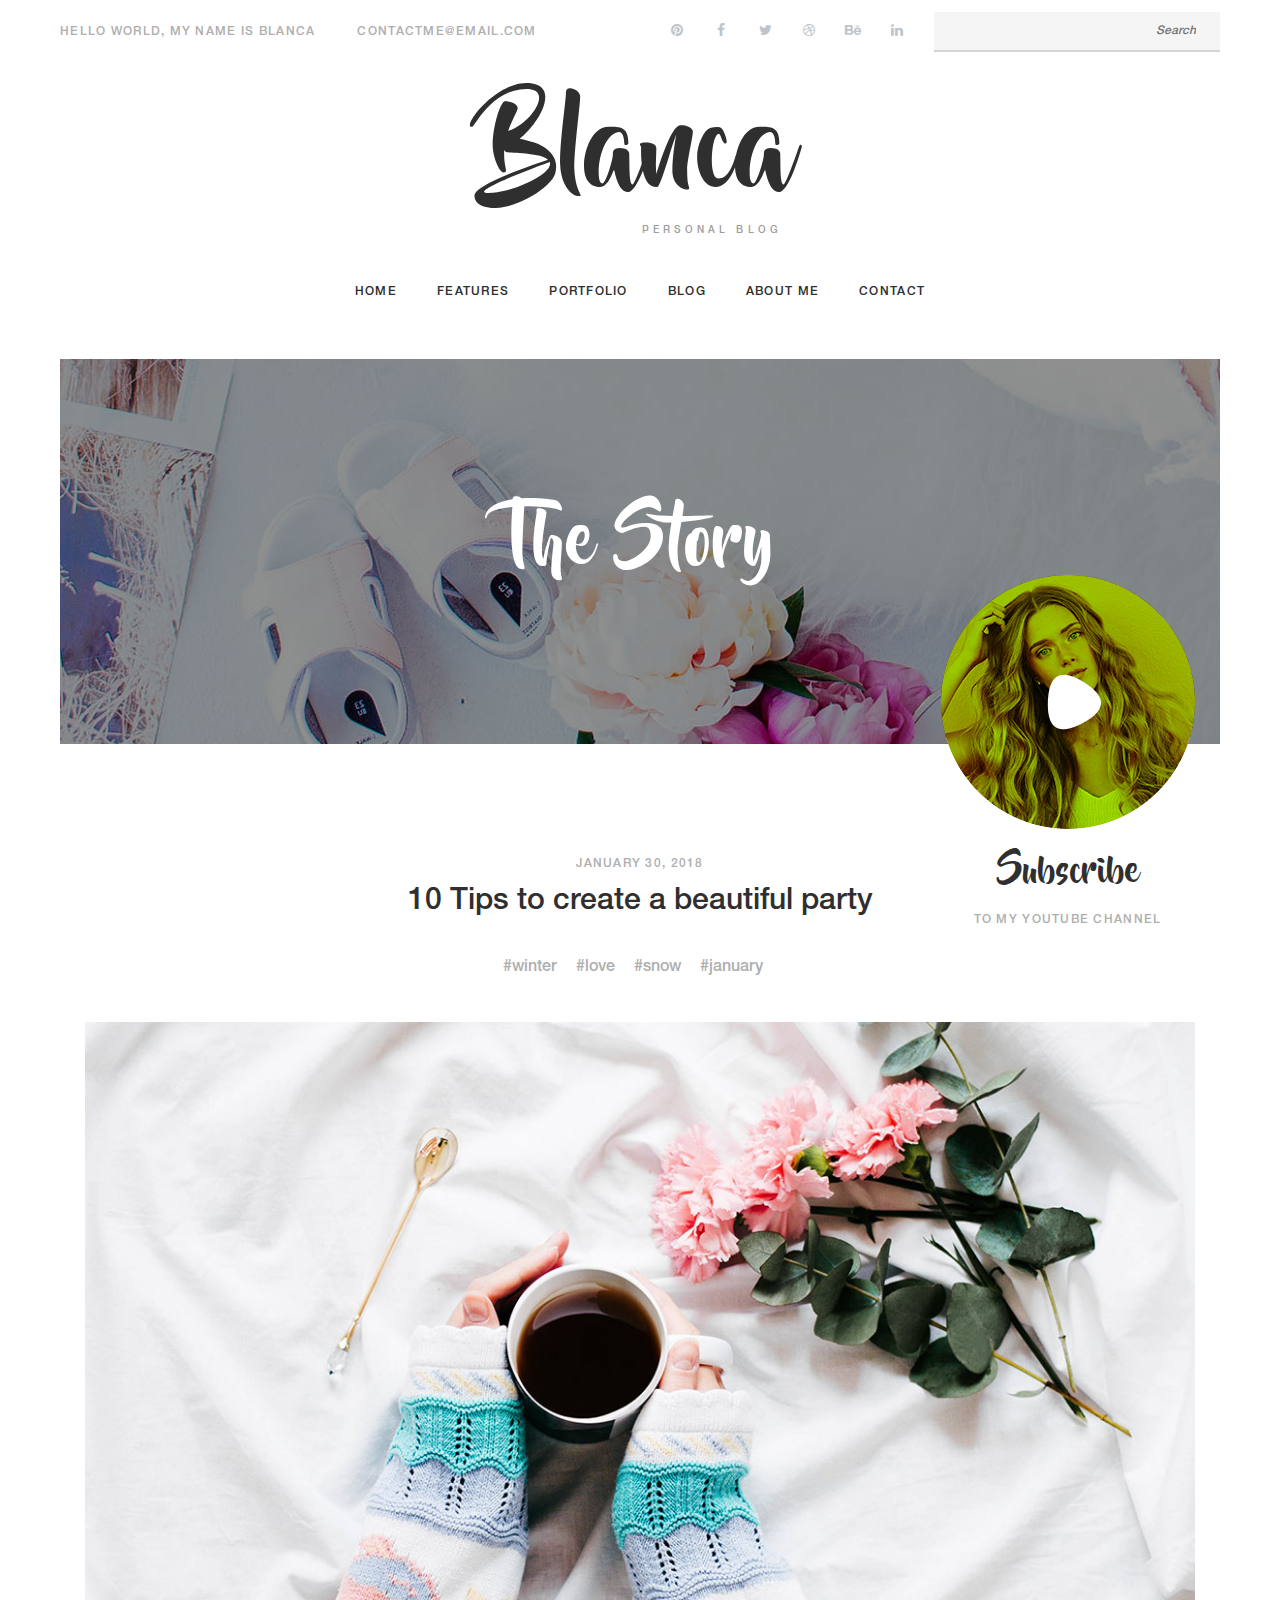
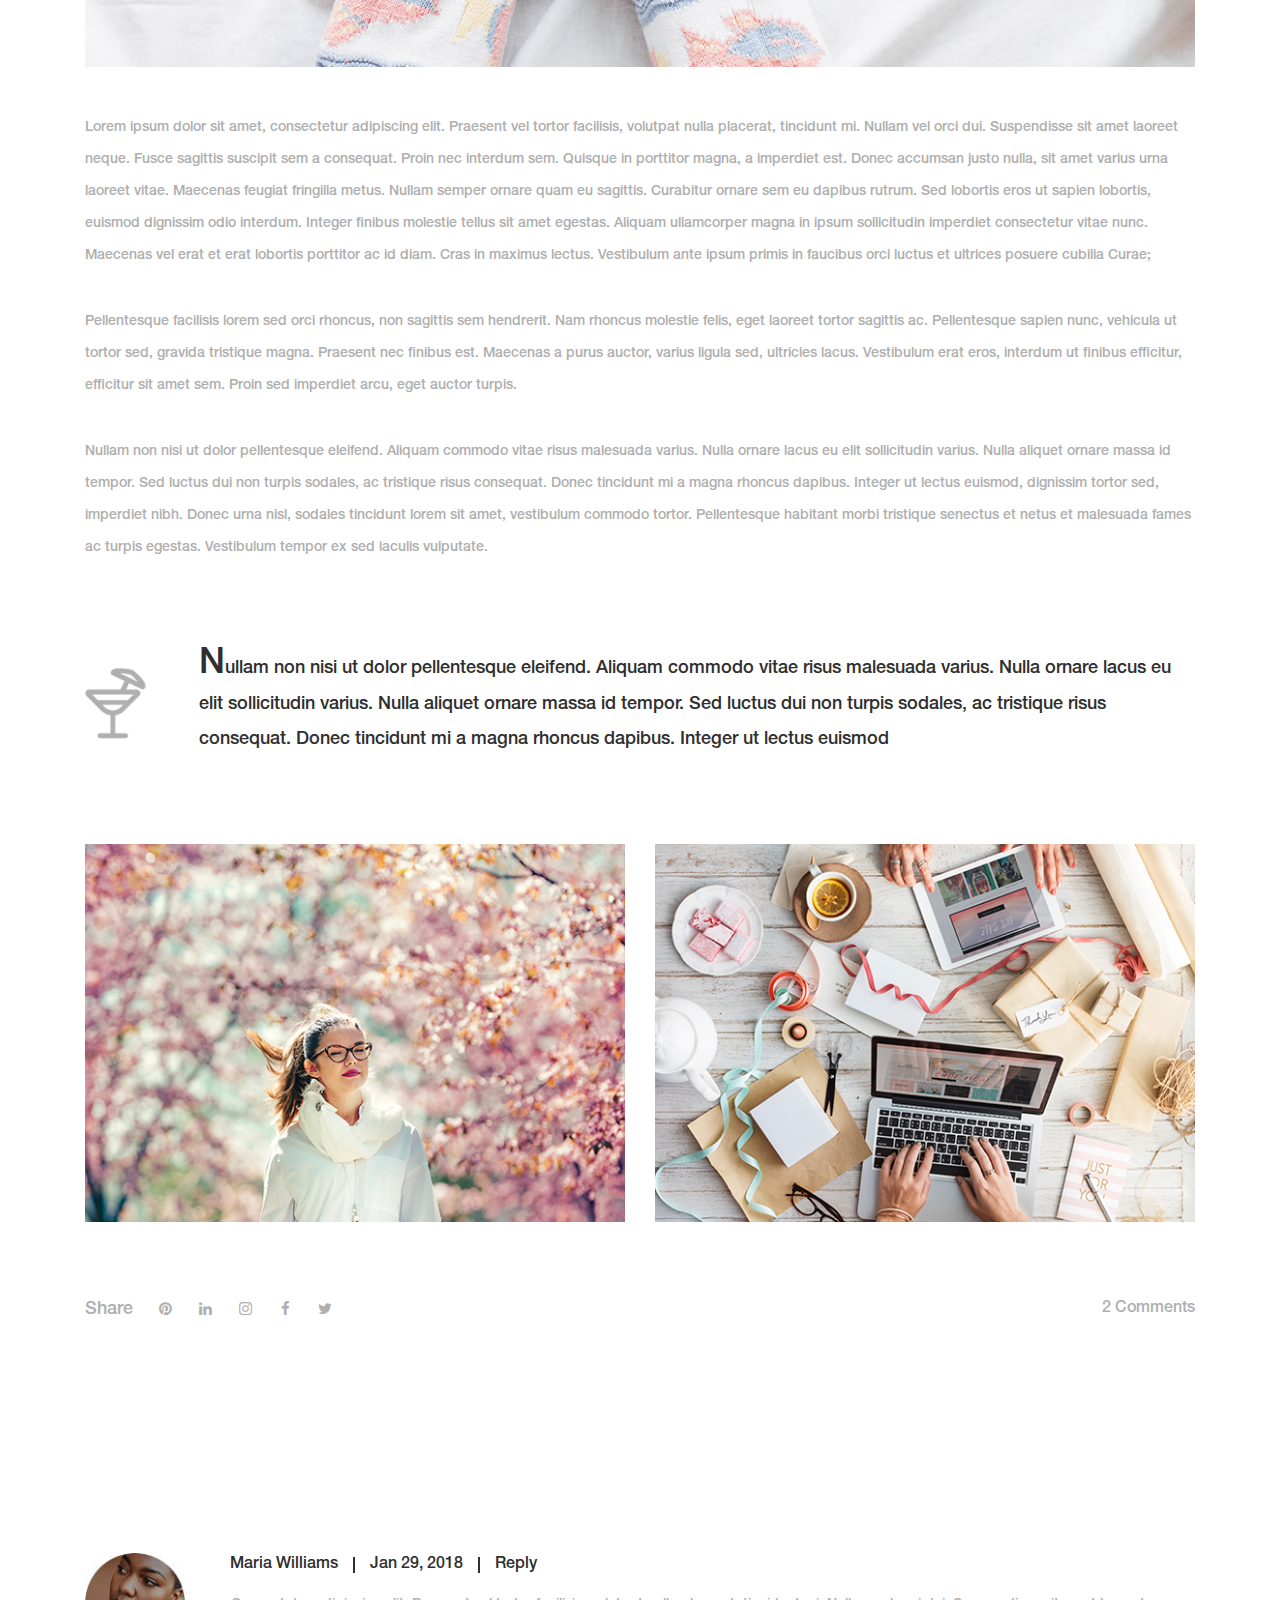
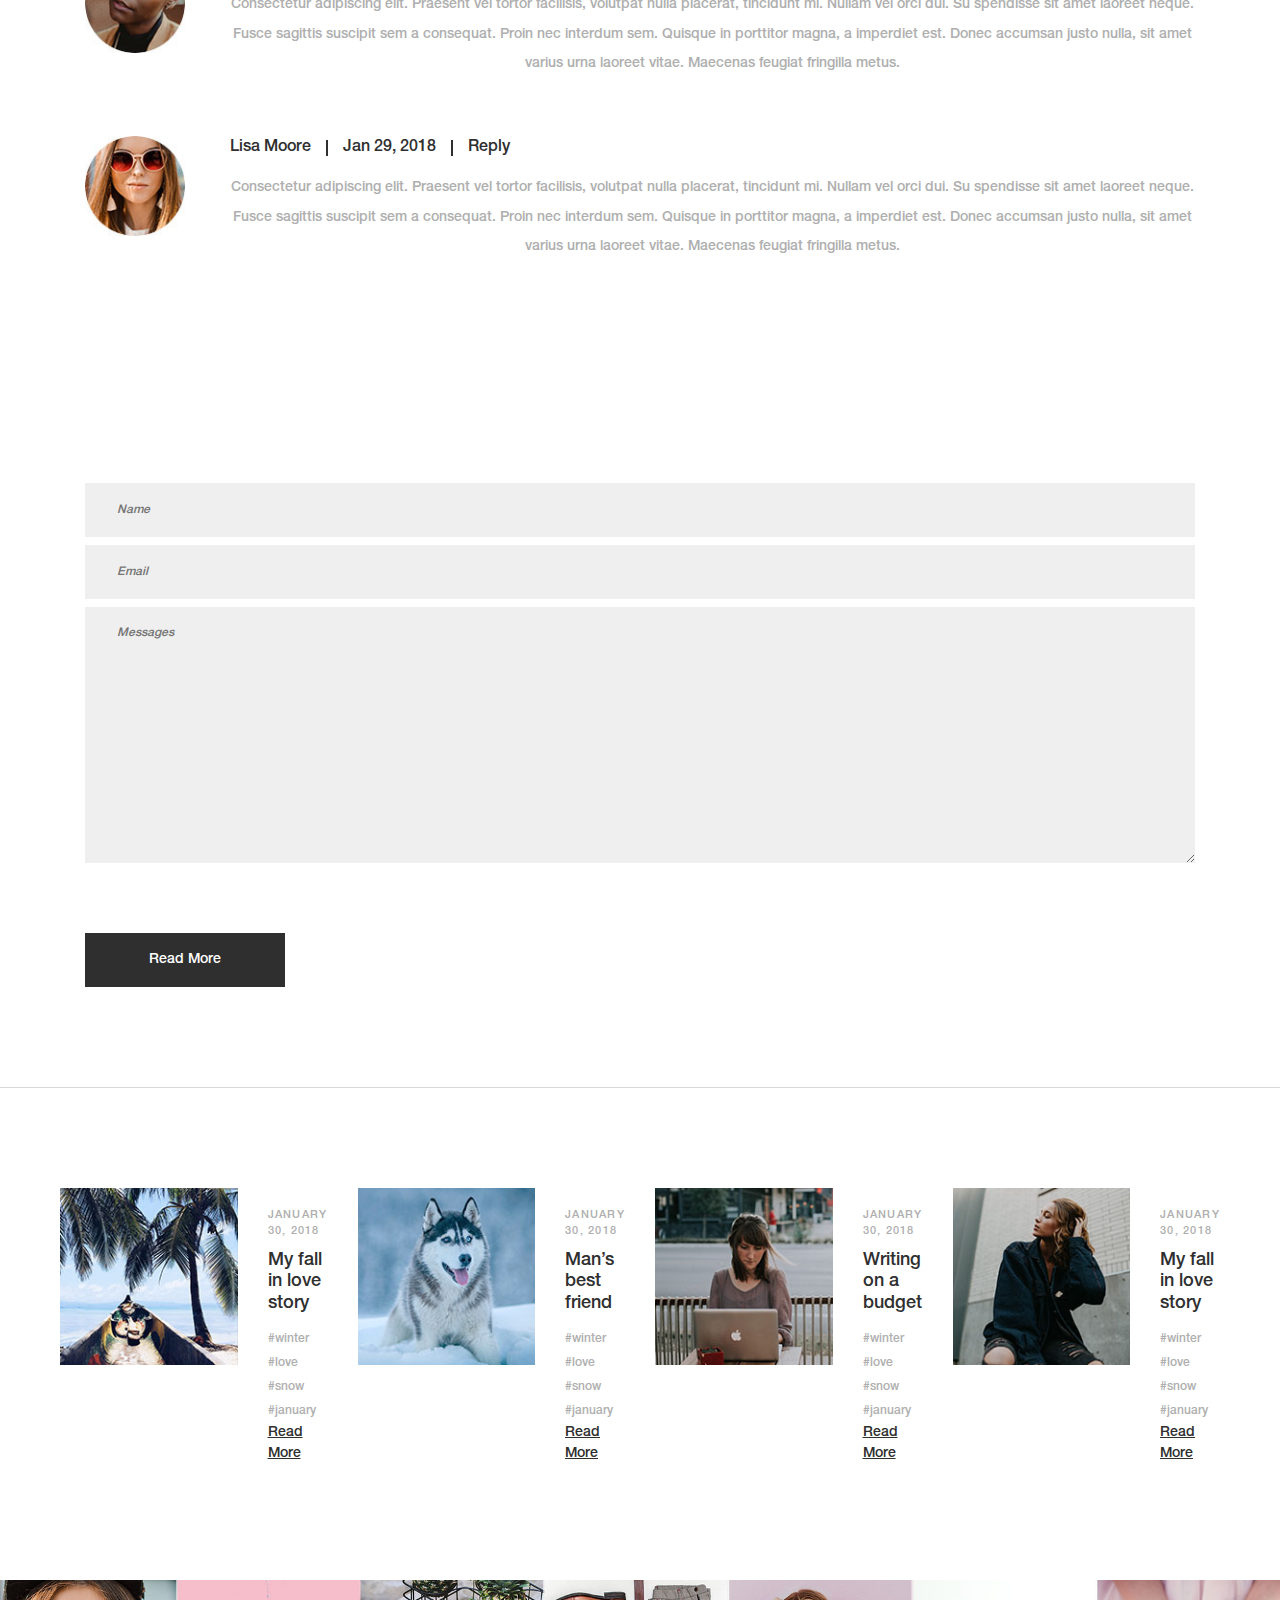
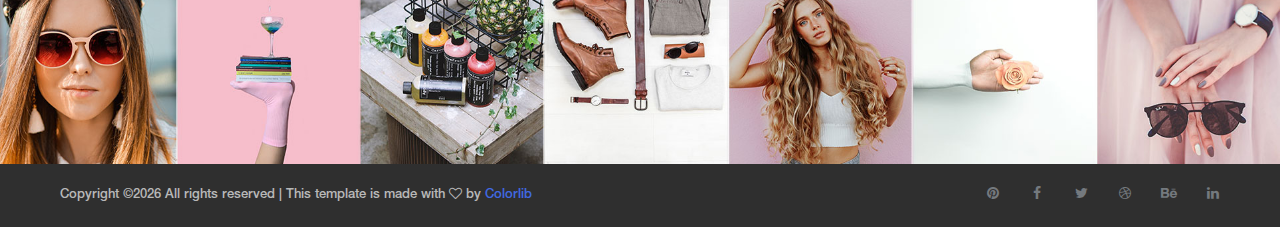
==== blog.html @ 4815ad69 "css added" ====
<!DOCTYPE html>
<html lang="en">
<head>
    <title>Hello World</title>

    <!-- Required meta tags -->
    <meta charset="utf-8">
    <meta name="viewport" content="width=device-width, initial-scale=1, shrink-to-fit=no">

    <!-- Bootstrap CSS -->
    <link rel="stylesheet" href="css/bootstrap.min.css">

    <!-- FontAwesome CSS -->
    <link rel="stylesheet" href="css/font-awesome.min.css">

    <!-- Swiper CSS -->
    <link rel="stylesheet" href="css/swiper.min.css">

    <!-- Styles -->
    <link rel="stylesheet" href="style.css">
</head>
<body>
<div class="outer-container">
    <header class="site-header">
        <div class="top-header-bar">
            <div class="container-fluid">
                <div class="row">
                    <div class="col-lg-6 flex align-items-center">
                        <div class="header-bar-text d-none d-lg-block">
                            <p>Hello world, My name is Blanca</p>
                        </div><!-- .header-bar-text -->

                        <div class="header-bar-email d-none d-lg-block">
                            <a href="#">Contactme@email.com</a>
                        </div><!-- .header-bar-email -->
                    </div><!-- .col -->

                    <div class="col-12 col-lg-6 flex justify-content-between justify-content-lg-end align-items-center">
                        <div class="header-bar-social d-none d-md-block">
                            <ul class="flex align-items-center">
                                <li><a href="#"><i class="fa fa-pinterest"></i></a></li>
                                <li><a href="#"><i class="fa fa-facebook"></i></a></li>
                                <li><a href="#"><i class="fa fa-twitter"></i></a></li>
                                <li><a href="#"><i class="fa fa-dribbble"></i></a></li>
                                <li><a href="#"><i class="fa fa-behance"></i></a></li>
                                <li><a href="#"><i class="fa fa-linkedin"></i></a></li>
                            </ul>
                        </div><!-- .header-bar-social -->

                        <div class="header-bar-search d-none d-md-block">
                            <form>
                                <input type="search" placeholder="Search">
                            </form>
                        </div><!-- .header-bar-search -->
                    </div><!-- .col -->
                </div><!-- .row -->
            </div><!-- .container-fluid -->
        </div><!-- .top-header-bar -->

        <div class="container">
            <div class="row">
                <div class="col-12">
                    <div class="site-branding flex flex-column align-items-center">
                        <h1 class="site-title"><a href="index.html" rel="home">Blanca</a></h1>
                        <p class="site-description">Personal Blog</p>
                    </div><!-- .site-branding -->

                    <nav class="site-navigation">
                        <div class="hamburger-menu d-lg-none">
                            <span></span>
                            <span></span>
                            <span></span>
                            <span></span>
                        </div><!-- .hamburger-menu -->

                        <ul class="flex-lg flex-lg-row justify-content-lg-center align-content-lg-center">
                            <li class="current-menu-item"><a href="index.html">Home</a></li>
                            <li><a href="#">features</a></li>
                            <li><a href="#">Portfolio</a></li>
                            <li><a href="#">blog</a></li>
                            <li><a href="#">about me</a></li>
                            <li><a href="#">Contact</a></li>
                        </ul>

                        <div class="header-bar-social d-md-none">
                            <ul class="flex justify-content-center align-items-center">
                                <li><a href="#"><i class="fa fa-pinterest"></i></a></li>
                                <li><a href="#"><i class="fa fa-facebook"></i></a></li>
                                <li><a href="#"><i class="fa fa-twitter"></i></a></li>
                                <li><a href="#"><i class="fa fa-dribbble"></i></a></li>
                                <li><a href="#"><i class="fa fa-behance"></i></a></li>
                                <li><a href="#"><i class="fa fa-linkedin"></i></a></li>
                            </ul>
                        </div><!-- .header-bar-social -->

                        <div class="header-bar-search d-md-none">
                            <form>
                                <input type="search" placeholder="Search">
                            </form>
                        </div><!-- .header-bar-search -->
                    </nav><!-- .site-navigation -->
                </div><!-- .col -->
            </div><!-- .row -->
        </div><!-- .container -->
    </header><!-- .site-header -->

    <div class="container-fluid">
        <div class="row">
            <div class="col-12">
                <div class="page-header flex justify-content-center align-items-center" style="background-image: url('images/blog-bg.jpg')">
                    <h1>The Story</h1>
                </div><!-- .page-header -->
            </div><!-- .col -->
        </div><!-- .row -->

        <div class="container">
            <div class="row">
                <div class="offset-lg-9 col-lg-3">
                    <a href="#">
                        <div class="yt-subscribe">
                            <img src="images/yt-subscribe.png" alt="Youtube Subscribe">
                            <h3>Subscribe</h3>
                            <p>To my Youtube Channel</p>
                        </div><!-- .yt-subscribe -->
                    </a>
                </div><!-- .col -->
            </div><!-- .row -->
        </div><!-- .container -->
    </div><!-- .hero-section -->

    <div class="container single-page blog-page">
        <div class="row">
            <div class="col-12">
                <div class="content-wrap">
                    <header class="entry-header">
                        <div class="posted-date">
                            January 30, 2018
                        </div><!-- .posted-date -->

                        <h2 class="entry-title">10 Tips to create a beautiful party</h2>

                        <div class="tags-links">
                            <a href="#">#winter</a>
                            <a href="#">#love</a>
                            <a href="#">#snow</a>
                            <a href="#">#january</a>
                        </div><!-- .tags-links -->
                    </header><!-- .entry-header -->

                    <figure class="featured-image">
                        <img src="images/blog-image.jpg" alt="">
                    </figure><!-- .featured-image -->

                    <div class="entry-content">
                        <p>Lorem ipsum dolor sit amet, consectetur adipiscing elit. Praesent vel tortor facilisis, volutpat nulla placerat, tincidunt mi. Nullam vel orci dui. Suspendisse sit amet laoreet neque. Fusce sagittis suscipit sem a consequat. Proin nec interdum sem. Quisque in porttitor magna, a imperdiet est. Donec accumsan justo nulla, sit amet varius urna laoreet vitae. Maecenas feugiat fringilla metus. Nullam semper ornare quam eu sagittis. Curabitur ornare sem eu dapibus rutrum. Sed lobortis eros ut sapien lobortis, euismod dignissim odio interdum. Integer finibus molestie tellus sit amet egestas. Aliquam ullamcorper magna in ipsum sollicitudin imperdiet consectetur vitae nunc. Maecenas vel erat et erat lobortis porttitor ac id diam. Cras in maximus lectus. Vestibulum ante ipsum primis in faucibus orci luctus et ultrices posuere cubilia Curae;</p>

                        <p>Pellentesque facilisis lorem sed orci rhoncus, non sagittis sem hendrerit. Nam rhoncus molestie felis, eget laoreet tortor sagittis ac. Pellentesque sapien nunc, vehicula ut tortor sed, gravida tristique magna. Praesent nec finibus est. Maecenas a purus auctor, varius ligula sed, ultricies lacus. Vestibulum erat eros, interdum ut finibus efficitur, efficitur sit amet sem. Proin sed imperdiet arcu, eget auctor turpis.</p>

                        <p>Nullam non nisi ut dolor pellentesque eleifend. Aliquam commodo vitae risus malesuada varius. Nulla ornare lacus eu elit sollicitudin varius. Nulla aliquet ornare massa id tempor. Sed luctus dui non turpis sodales, ac tristique risus consequat. Donec tincidunt mi a magna rhoncus dapibus. Integer ut lectus euismod, dignissim tortor sed, imperdiet nibh. Donec urna nisl, sodales tincidunt lorem sit amet, vestibulum commodo tortor. Pellentesque habitant morbi tristique senectus et netus et malesuada fames ac turpis egestas. Vestibulum tempor ex sed iaculis vulputate. </p>
                    </div><!-- .entry-content -->

                    <blockquote class="blockquote-text">
                        <p>Nullam non nisi ut dolor pellentesque eleifend. Aliquam commodo vitae risus malesuada varius. Nulla ornare lacus eu elit sollicitudin varius. Nulla aliquet ornare massa id tempor. Sed luctus dui non turpis sodales, ac tristique risus consequat. Donec tincidunt mi a magna rhoncus dapibus. Integer ut lectus euismod</p>
                    </blockquote><!-- .blockquote-text -->

                    <div class="row">
                        <div class="col-12 col-md-6">
                            <figure class="blog-page-half-img">
                                <img src="images/blog-img-1.png" alt="">
                            </figure><!-- .blog-page-half-img -->
                        </div><!-- .col -->

                        <div class="col-12 col-md-6">
                            <figure class="blog-page-half-img">
                                <img src="images/blog-img-2.png" alt="">
                            </figure><!-- .blog-page-half-img -->
                        </div><!-- .col -->
                    </div><!-- .row -->

                    <footer class="entry-footer flex flex-column flex-lg-row justify-content-between align-content-start align-lg-items-center">
                        <ul class="post-share flex align-items-center order-3 order-lg-1">
                            <label>Share</label>
                            <li><a href="#"><i class="fa fa-pinterest"></i></a></li>
                            <li><a href="#"><i class="fa fa-linkedin"></i></a></li>
                            <li><a href="#"><i class="fa fa-instagram"></i></a></li>
                            <li><a href="#"><i class="fa fa-facebook"></i></a></li>
                            <li><a href="#"><i class="fa fa-twitter"></i></a></li>
                        </ul><!-- .post-share -->

                        <div class="comments-count order-1 order-lg-3">
                            <a href="#">2 Comments</a>
                        </div><!-- .comments-count -->
                    </footer><!-- .entry-footer -->
                </div><!-- .content-wrap -->

                <div class="content-area">
                    <div class="post-comments">
                        <h3 class="comments-title">Comments</h3>

                        <ol class="comment-list">
                            <li class="comment">
                                <div class="comment-body flex justify-content-between">
                                    <figure class="comment-author-avatar">
                                        <img src="images/user-1.jpg" alt="user">
                                    </figure><!-- .comment-author-avatar -->

                                    <div class="comment-wrap">
                                        <div class="comment-author flex flex-wrap align-items-center">
                                            <span class="fn">
                                                <a href="#">Maria Williams</a>
                                            </span><!-- .fn -->

                                            <span class="comment-meta">
                                                <a href="#">Jan 29, 2018</a>
                                            </span><!-- .comment-meta -->

                                            <div class="reply">
                                                <a href="#">Reply</a>
                                            </div><!-- .reply -->
                                        </div><!-- .comment-author -->

                                        <p>Consectetur adipiscing elit. Praesent vel tortor facilisis, volutpat nulla placerat, tincidunt mi. Nullam vel orci dui. Su spendisse sit amet laoreet neque. Fusce sagittis suscipit sem a consequat. Proin nec interdum sem. Quisque in porttitor magna, a imperdiet est. Donec accumsan justo nulla, sit amet varius urna laoreet vitae. Maecenas feugiat fringilla metus. </p>

                                    </div><!-- .comment-wrap -->
                                </div><!-- .comment-body -->
                            </li><!-- .comment -->

                            <li class="comment">
                                <div class="comment-body flex justify-content-between">
                                    <figure class="comment-author-avatar">
                                        <img src="images/user-2.jpg" alt="user">
                                    </figure><!-- .comment-author-avatar -->

                                    <div class="comment-wrap">
                                        <div class="comment-author flex flex-wrap align-items-center">
                                            <span class="fn">
                                                <a href="#">Lisa Moore</a>
                                            </span><!-- .fn -->

                                            <span class="comment-meta">
                                                <a href="#">Jan 29, 2018</a>
                                            </span><!-- .comment-meta -->

                                            <div class="reply">
                                                <a href="#">Reply</a>
                                            </div><!-- .reply -->
                                        </div><!-- .comment-author -->

                                        <p>Consectetur adipiscing elit. Praesent vel tortor facilisis, volutpat nulla placerat, tincidunt mi. Nullam vel orci dui. Su spendisse sit amet laoreet neque. Fusce sagittis suscipit sem a consequat. Proin nec interdum sem. Quisque in porttitor magna, a imperdiet est. Donec accumsan justo nulla, sit amet varius urna laoreet vitae. Maecenas feugiat fringilla metus. </p>

                                    </div><!-- .comment-wrap -->
                                </div><!-- .comment-body -->
                            </li><!-- .comment -->
                        </ol><!-- .comment-list -->
                    </div><!-- .post-comments -->

                    <div class="comments-form">
                        <div class="comment-respond">
                            <h3 class="comment-reply-title">Leave a reply</h3>

                            <form class="comment-form">
                                <input type="text" placeholder="Name">
                                <input type="email" placeholder="Email">
                                <textarea rows="18" cols="6" placeholder="Messages"></textarea>
                                <input type="submit" value="Read More">
                            </form><!-- .comment-form -->
                        </div><!-- .comment-respond -->
                    </div><!-- .comments-form -->
                </div><!-- .content-area -->
            </div><!-- .col -->
        </div><!-- .row -->
    </div><!-- .container -->
</div><!-- .outer-container -->

<footer class="sit-footer">
    <div class="outer-container">
        <div class="container-fluid">
            <div class="row footer-recent-posts">
                <div class="col-12 col-md-6 col-xl-3">
                    <div class="footer-post-wrap flex justify-content-between">
                        <figure>
                            <a href="#"><img src="images/foot-1.jpg" alt=""></a>
                        </figure>

                        <div class="footer-post-cont flex flex-column justify-content-between">
                            <header class="entry-header">
                                <div class="posted-date">
                                    January 30, 2018
                                </div><!-- .entry-header -->

                                <h3><a href="#">My fall in love story</a></h3>

                                <div class="tags-links">
                                    <a href="#">#winter</a>
                                    <a href="#">#love</a>
                                    <a href="#">#snow</a>
                                    <a href="#">#january</a>
                                </div><!-- .tags-links -->
                            </header><!-- .entry-header -->

                            <footer class="entry-footer">
                                <a class="read-more" href="#">read more</a>
                            </footer><!-- .entry-footer -->
                        </div><!-- .footer-post-cont -->
                    </div><!-- .footer-post-wrap -->
                </div><!-- .col -->

                <div class="col-12 col-md-6 col-xl-3">
                    <div class="footer-post-wrap flex justify-content-between">
                        <figure>
                            <a href="#"><img src="images/foot-2.jpg" alt=""></a>
                        </figure>

                        <div class="footer-post-cont flex flex-column justify-content-between">
                            <header class="entry-header">
                                <div class="posted-date">
                                    January 30, 2018
                                </div><!-- .entry-header -->

                                <h3><a href="#">Man’s best friend</a></h3>

                                <div class="tags-links">
                                    <a href="#">#winter</a>
                                    <a href="#">#love</a>
                                    <a href="#">#snow</a>
                                    <a href="#">#january</a>
                                </div><!-- .tags-links -->
                            </header><!-- .entry-header -->

                            <footer class="entry-footer">
                                <a class="read-more" href="#">read more</a>
                            </footer><!-- .entry-footer -->
                        </div><!-- .footer-post-cont -->
                    </div><!-- .footer-post-wrap -->
                </div><!-- .col -->

                <div class="col-12 col-md-6 col-xl-3">
                    <div class="footer-post-wrap flex justify-content-between">
                        <figure>
                            <a href="#"><img src="images/foot-3.jpg" alt=""></a>
                        </figure>

                        <div class="footer-post-cont flex flex-column justify-content-between">
                            <header class="entry-header">
                                <div class="posted-date">
                                    January 30, 2018
                                </div><!-- .entry-header -->

                                <h3><a href="#">Writing on a budget</a></h3>

                                <div class="tags-links">
                                    <a href="#">#winter</a>
                                    <a href="#">#love</a>
                                    <a href="#">#snow</a>
                                    <a href="#">#january</a>
                                </div><!-- .tags-links -->
                            </header><!-- .entry-header -->

                            <footer class="entry-footer">
                                <a class="read-more" href="#">read more</a>
                            </footer><!-- .entry-footer -->
                        </div><!-- .footer-post-cont -->
                    </div><!-- .footer-post-wrap -->
                </div><!-- .col -->

                <div class="col-12 col-md-6 col-xl-3">
                    <div class="footer-post-wrap flex justify-content-between">
                        <figure>
                            <a href="#"><img src="images/foot-4.jpg" alt=""></a>
                        </figure>

                        <div class="footer-post-cont flex flex-column justify-content-between">
                            <header class="entry-header">
                                <div class="posted-date">
                                    January 30, 2018
                                </div><!-- .entry-header -->

                                <h3><a href="#">My fall in love story</a></h3>

                                <div class="tags-links">
                                    <a href="#">#winter</a>
                                    <a href="#">#love</a>
                                    <a href="#">#snow</a>
                                    <a href="#">#january</a>
                                </div><!-- .tags-links -->
                            </header><!-- .entry-header -->

                            <footer class="entry-footer">
                                <a class="read-more" href="#">read more</a>
                            </footer><!-- .entry-footer -->
                        </div><!-- .footer-post-cont -->
                    </div><!-- .footer-post-wrap -->
                </div><!-- .col -->
            </div><!-- .row -->
        </div><!-- .container-fluid -->
    </div><!-- .outer-container -->

    <div class="container-fluid">
        <div class="row">
            <div class="footer-instagram flex flex-wrap flex-lg-nowrap">
                <figure>
                    <a href="#"><img src="images/a.jpg" alt=""></a>
                </figure>

                <figure>
                    <a href="#"><img src="images/b.jpg" alt=""></a>
                </figure>

                <figure>
                    <a href="#"><img src="images/c.jpg" alt=""></a>
                </figure>

                <figure>
                    <a href="#"><img src="images/d.jpg" alt=""></a>
                </figure>

                <figure>
                    <a href="#"><img src="images/e.jpg" alt=""></a>
                </figure>

                <figure>
                    <a href="#"><img src="images/f.jpg" alt=""></a>
                </figure>

                <figure>
                    <a href="#"><img src="images/g.jpg" alt=""></a>
                </figure>
            </div>
        </div><!-- .row -->
    </div><!-- .container -->

    <div class="footer-bar">
        <div class="outer-container">
            <div class="container-fluid">
                <div class="row justify-content-between">
                    <div class="col-12 col-md-6">
                        <div class="footer-copyright">
                            <!-- Link back to Colorlib can't be removed. Template is licensed under CC BY 3.0. -->
                            <p>Copyright &copy;<script>document.write(new Date().getFullYear());</script> All rights reserved | This template is made with <i class="fa fa-heart-o" aria-hidden="true"></i> by <a href="https://colorlib.com" target="_blank">Colorlib</a></p>
                            <!-- Link back to Colorlib can't be removed. Template is licensed under CC BY 3.0. -->
                        </div><!-- .footer-copyright -->
                    </div><!-- .col-xl-4 -->

                    <div class="col-12 col-md-6">
                        <div class="footer-social">
                            <ul class="flex justify-content-center justify-content-md-end align-items-center">
                                <li><a href="#"><i class="fa fa-pinterest"></i></a></li>
                                <li><a href="#"><i class="fa fa-facebook"></i></a></li>
                                <li><a href="#"><i class="fa fa-twitter"></i></a></li>
                                <li><a href="#"><i class="fa fa-dribbble"></i></a></li>
                                <li><a href="#"><i class="fa fa-behance"></i></a></li>
                                <li><a href="#"><i class="fa fa-linkedin"></i></a></li>
                            </ul>
                        </div><!-- .footer-social -->
                    </div><!-- .col-xl-4 -->
                </div><!-- .row -->
            </div><!-- .container-fluid -->
        </div><!-- .outer-container -->
    </div><!-- .footer-bar -->
</footer><!-- .sit-footer -->

<script type='text/javascript' src='js/jquery.js'></script>
<script type='text/javascript' src='js/swiper.min.js'></script>
<script type='text/javascript' src='js/custom.js'></script>

</body>
</html>
---- style.css ----
@font-face {
    font-family: 'HelveticaNeueLTPro-Md';
    src: url('fonts/HelveticaNeueLTPro-Md.eot?#iefix') format('embedded-opentype'),
    url('fonts/HelveticaNeueLTPro-Md.otf')  format('opentype'),
    url('fonts/HelveticaNeueLTPro-Md.woff') format('woff'),
    url('fonts/HelveticaNeueLTPro-Md.ttf')  format('truetype'),
    url('fonts/HelveticaNeueLTPro-Md.svg#HelveticaNeueLTPro-Md') format('svg');
    font-weight: normal;
    font-style: normal;
}

@font-face {
    font-family: 'BeyondTheMountains';
    src: url('fonts/BeyondTheMountains.eot?#iefix') format('embedded-opentype'),
    url('fonts/BeyondTheMountains.otf')  format('opentype'),
    url('fonts/BeyondTheMountains.woff') format('woff'),
    url('fonts/BeyondTheMountains.ttf')  format('truetype'),
    url('fonts/BeyondTheMountains.svg#BeyondTheMountains') format('svg');
    font-weight: normal;
    font-style: normal;
}

body {
    color: #2f2f2f;
    font-family: 'HelveticaNeueLTPro-Md';
}

img {
    vertical-align: baseline;
}

/*--------------------------------------------------------------
# Links
--------------------------------------------------------------*/
a {
    color: royalblue;
}

a:visited {
    color: purple;
}

a:hover, a:focus, a:active {
    color: midnightblue;
}

a:focus {
    outline: thin dotted;
}

a:hover, a:active {
    outline: 0;
    list-style: none;
}

/*--------------------------------------------------------------
# Helper Utilities
--------------------------------------------------------------*/
.flex {
    display: flex !important;
}

@media screen and (min-width: 992px) {
    .flex-lg {
        display: flex !important;
    }
}

/*--------------------------------------------------------------
# Outer Container
--------------------------------------------------------------*/
@media screen and (min-width: 1200px) {
    .outer-container {
        width: calc(100% - 90px);
        margin: 0 auto;
    }
}

/*--------------------------------------------------------------
# Header
--------------------------------------------------------------*/
/*
# Header Bar Text
--------------------------------*/
.header-bar-text,
.header-bar-email {
    font-size: 12px;
    color: #afafaf;
    text-transform: uppercase;
    letter-spacing: 0.08rem;
}

.header-bar-text {
    margin-right: 42px;
}

.header-bar-text p {
    margin: 0;
}

/*
# Header Bar Email
--------------------------------*/
.header-bar-email a {
    color: #afafaf;
}

/*
# Header Bar Social
--------------------------------*/
.header-bar-social {
    margin-right: 15px;
}

.header-bar-social ul {
    padding: 0;
    margin: 0;
    list-style: none;
}

.header-bar-social li {
    display: flex;
    justify-content: center;
    align-items: center;
    width: 24px;
    height: 24px;
    margin: 0 10px;
    font-size: 14px;
}

.header-bar-social li a {
    color: #bec4c9;
    transition: all .35s;
}

.header-bar-social li a:hover {
    color: #2f2f2f;
}

/*
# Header Bar search
--------------------------------*/
.header-bar-search {
    margin-top: 30px;
}

.header-bar-search input[type="search"] {
    width: 100%;
    padding: 12px 20px;
    border: 0;
    border-bottom: 2px solid #d5d5d5;
    font-size: 12px;
    font-style: italic;
    line-height: 1;
    background: #f5f5f5;
    color: #afafaf;
    text-align: center;
}

.header-bar-search input[type="search"]:focus {
    outline: none;
}

@media screen and (min-width: 768px){
    .header-bar-search {
        width: 300px;
        margin-top: 0;
    }

    .header-bar-search input[type="search"] {
        text-align: right;
    }
}

/*
# Site Branding
--------------------------------*/
.site-branding {
    padding: 40px 0;
}

.branding-image img {
    width: 30%;
    height: 30%
}

.site-title {
    font-size: 72px;
    font-family: 'BeyondTheMountains';
}

.site-title a {
    color: #2f2f2f;
    text-decoration: none;
}

.site-description {
    width: 284px;
    margin: -5px 0 0;
    font-size: 10px;
    letter-spacing: 0.26rem;
    color: #9d9d9d;
    text-transform: uppercase;
    text-align: right;
}



@media screen and (min-width: 576px){
    .site-title {
        font-size: 112px;
    }

    .site-description {
        width: 284px;
        margin: -10px 0 0;
    }
}

/*
  Hamburger Menu
----------------------------------------*/
.hamburger-menu {
    position: relative;
    width: 100%;
    max-width: 24px;
    height: 22px;
    margin: 0 auto;
    transition: .5s ease-in-out;
    cursor: pointer;
}

.hamburger-menu span {
    display: block;
    position: absolute;
    height: 2px;
    width: 100%;
    background: #181818;
    border-radius: 10px;
    opacity: 1;
    left: 0;
    transition: .25s ease-in-out;
}

.hamburger-menu span:nth-child(1) {
    top: 2px;
}

.hamburger-menu span:nth-child(2),
.hamburger-menu span:nth-child(3) {
    top: 10px;
}

.hamburger-menu span:nth-child(4) {
    top: 18px;
}

.hamburger-menu.open span:nth-child(1) {
    top: 18px;
    width: 0;
    left: 50%;
}

.hamburger-menu.open span:nth-child(2) {
    transform: rotate(45deg);
}

.hamburger-menu.open span:nth-child(3) {
    transform: rotate(-45deg);
}

.hamburger-menu.open span:nth-child(4) {
    top: 18px;
    width: 0;
    left: 50%;
}

/*
# Main Menu
--------------------------------*/
.site-navigation {
    position: absolute;
    left: 0;
    z-index: 9999;
    width: 100%;
    height: 22px;
    overflow: hidden;
    background: #fff;
    list-style: none;
    transition: all .35s;
}

.site-navigation.show {
    height: auto;
}

.site-navigation ul {
    padding: 0;
    margin: 0;
}

.site-navigation ul li {
    display: block;
    padding: 10px 0;
    font-size: 12px;
    text-align: center;
    letter-spacing: 0.08rem;
    text-transform: uppercase;
}

.site-navigation ul li a {
    display: block;
    padding: 4px 0;
    border-bottom: 2px solid transparent;
    color: #2f2f2f;
    transition: all 0.35s;
    text-decoration: none;
}

.site-navigation ul li a:hover,
.site-navigation ul li.current-menu-item a {
    border-color: #2f2f2f;
}

@media screen and (min-width: 768px) {
    .site-header {
        margin-top: 12px;
        margin-bottom: 40px;
    }
}

@media screen and (min-width: 992px) {
    .site-navigation ul li {
        padding: 0 20px;
    }
}

/*--------------------------------------------------------------
# Hero Section
--------------------------------------------------------------*/
.hero-slider {
    margin-top: 40px;
}

.hero-slider img {
    width: 100%;
    height: auto;
}

.swiper-container-horizontal>.swiper-pagination-bullets,
.swiper-pagination-custom, .swiper-pagination-fraction {
    bottom: 30px;
    left: 38px;
    text-align: left;
}

.swiper-button-next,
.swiper-button-prev {
    visibility: hidden;
    width: 54px;
    height: 54px;
    margin-top: -27px;
    background: #fff;
    transition: all .35s;
}

.swiper-button-next {
    right: 42px;
}

.swiper-button-prev {
    left: 42px;
}

.swiper-button-next:hover,
.swiper-button-prev:hover {
    opacity: 1;
}

.swiper-button-next span,
.swiper-button-prev span {
    display: block;
    width: 12px;
    padding-top: 6px;
}

.swiper-button-next path,
.swiper-button-prev path {
    fill: #3a3a3a;
}

.swiper-pagination-bullet {
    width: 12px;
    height: 12px;
    display: inline-block;
    border-radius: 0;
    background: transparent;
    border: 2px solid #fff;
    opacity: 1;
}

.swiper-pagination-bullet-active {
    background: #fff;
}

@media screen and (min-width: 768px){
    .swiper-button-next,
    .swiper-button-prev {
        visibility: visible;
    }
}

/*
# Youtube Subscribe
--------------------------------*/
.yt-subscribe {
    position: absolute;
    right: 15px;
    bottom: -220px;
    z-index: 99;
    width: calc(100% - 30px);
    text-align: center;
}

.yt-subscribe img {
    width: 160px;
    max-width: 100%;
}

.yt-subscribe h3 {
    padding: 0 15px;
    margin-top: 15px;
    font-size: 36px;
    font-family: 'BeyondTheMountains';
    color: #2f2f2f;
}

.yt-subscribe p {
    padding: 0 15px;
    margin-top: 15px;
    font-size: 12px;
    color: #afafaf;
    letter-spacing: 0.08rem;
    text-transform: uppercase;
}

@media screen and (min-width: 768px){
    .yt-subscribe {
        bottom: -250px;
    }

    .yt-subscribe img {
        width: auto;
    }
}

@media screen and (min-width: 992px){
    .yt-subscribe {
        bottom: -200px;);
        text-align: center;
    }
}

/*--------------------------------------------------------------
# Homepage
--------------------------------------------------------------*/
.single-page {
    padding-top: 165px;
    padding-bottom: 100px;
}

.single-page .content-wrap {
    margin-top: 110px;
    text-align: center;
    color: #afafaf;
}

.single-page .content-wrap .posted-date {
    font-size: 12px;
    letter-spacing: 0.08rem;
    text-transform: uppercase;
}

.single-page .content-wrap .entry-title {
    margin-top: 12px;
    font-size: 30px;
    color: #2f2f2f;
}

.single-page .content-wrap .tags-links {
    margin-top: 35px;
}

.single-page .content-wrap .tags-links a {
    margin-right: 15px;
    font-size: 16px;
    color: #afafaf;
}

.single-page .content-wrap .featured-image {
    margin-top: 42px;
}

.single-page .content-wrap .featured-image img {
    max-width: 100%;
}

.single-page .content-wrap .entry-content {
    margin-top: 36px;
}

.single-page .content-wrap .entry-content p {
    font-size: 14px;
    line-height: 2rem;
    text-align: left;
}

.single-page .blockquote-text {
    padding-left: 114px;
    margin-top: 84px;
    font-size: 18px;
    line-height: 2.2rem;
    color: #2f2f2f;
    text-align: left;
    background: url("images/cocktaile.png") no-repeat left center;
}

.single-page .blockquote-text p::first-letter {
    font-size: 36px;
}

.single-page .content-wrap .entry-footer {
    margin-top: 50px;
}

.post-share,
.comments-count {
    width: 100%;
}

.post-share {
    padding: 0;
    margin: 30px 0 0;
    list-style: none;
    color: #afafaf;
}

.post-share label {
    margin: 0 12px 0 0;
    font-size: 18px;
}

.post-share li {
    display: flex;
    align-items: center;
    justify-content: center;
    width: 16px;
    height: 16px;
    margin: 0 12px;
    font-size: 15px;
}

.post-share li a {
    color: #afafaf;
    transition: all 0.35s;
}

.post-share li a:hover {
    color: #2f2f2f;
}

.content-wrap a.read-more {
    display: block;
    width: 200px;
    padding: 20px 0;
    margin-top: 30px;
    font-size: 14px;
    color: #fff;
    line-height: 1;
    background: #2f2f2f;
}

.comments-count {
    font-size: 16px;
    text-align: left;
}

.comments-count a {
    color: #afafaf;
}

@media screen and (min-width: 992px){
    .single-page {
        padding-top: 0;
    }

    .post-share {
        margin-top: 0;
    }

    .content-wrap a.read-more {
        margin-top: 0;
    }

    .comments-count {
        text-align: right;
    }

    .post-share,
    .comments-count {
        width: calc(50% - 100px);
    }
}

/*--------------------------------------------------------------
# Page Header
--------------------------------------------------------------*/
.page-header {
    position: relative;
    height: 385px;
    margin-top: 40px;
    background-size: cover;
}

.page-header h1 {
    font-size: 72px;
    font-family: 'BeyondTheMountains';
    color: #fff;
}



.container {
  position: relative;
  text-align: center;
  color: white;
}

/* Bottom left text */
.bottom-left {
  position: absolute;
  bottom: 50px;
  left: 150px;
  font-size: 90px;
  font-family: 'Arial Black';
  color: white;
  text-shadow: 2px 2px 2px #000000;
}


/*--------------------------------------------------------------
# About Page
--------------------------------------------------------------*/
.about-second-image {
    margin-top: 100px;
}

.about-second-image img {
    max-width: 100%;
}

.about-page .post-share,
.about-page .comments-count {
    margin-top: 60px;
    width: 50%;
}

.awards-content {
    margin-bottom: 50px;
    text-align: center;
}

.awards-content h2 {
    margin: 0;
    font-size: 42px;
}

.awards-content h4 {
    margin-top: 8px;
    font-size: 20px;
}

.awards-content p {
    margin-top: 12px;
    font-size: 18px;
    color: #afafaf;
}

@media screen and (min-width: 992px){
    .awards-content {
        margin-bottom: 0;
    }

    .about-page .post-share,
    .about-page .comments-count {
        margin-top: 100px;
    }
}

/*--------------------------------------------------------------
# Blog Page
--------------------------------------------------------------*/
.about-page .content-wrap p,
.blog-page .content-wrap p {
    margin-bottom: 34px;
}

.blog-page-half-img {
    margin: 52px 0 0;
}

.blog-page-half-img img {
    display: block;
    width: 100%;
}

.blog-page .content-wrap .entry-footer {
    margin-top: 75px;
}

/*
# Comments
--------------------------------*/
.post-comments,
.comment-form {
    margin-top: 100px;
}

.post-comments h3 {
    font-size: 24px;
}

.comment-list {
    padding: 0;
    margin: 100px 0 0;
    list-style: none;
}

.comment-list .comment {
    margin-bottom: 40px;
}

.comment-list .comment:nth-last-of-type(1) {
    margin-bottom: 0;
}

.comment-author-avatar {
    width: 64px;
    height: 10px;
    margin-right: 20px;
    border-radius: 50%;
}

.comment-author-avatar img {
    width: 100%;
}

.comment-wrap {
    width: calc(100% - 84px);
}

.comment-author a {
    line-height: 1;
    color: #2f2f2f;
}

.comment-author .fn a,
.comment-author .comment-meta a {
    padding-right: 15px;
    margin-right: 15px;
    border-right: 2px solid #2f2f2f;
}

.comment-wrap p {
    margin-top: 14px;
    font-size: 14px;
    line-height: 1.85rem;
    color: #afafaf;
}

.comment-reply-title {
    font-size: 24px;
}

.comments-form {
    margin-top: 75px;
}

.comment-form input[type="text"],
.comment-form input[type="email"],
.comment-form textarea {
    display: block;
    width: 100%;
    padding: 20px 32px;
    margin-bottom: 8px;
    border: 0;
    font-size: 12px;
    font-style: italic;
    line-height: 1;
    color: #aeaeae;
    background: #efefef;
    outline: none;
}

.comment-form input[type="submit"] {
    display: block;
    width: 200px;
    padding: 20px 0;
    margin-top: 70px;
    border: 0;
    font-size: 14px;
    color: #fff;
    line-height: 1;
    background: #2f2f2f;
}

@media screen and (min-width: 992px){
    .comment-author-avatar {
        width: 100px;
        margin-right: 42px;
    }

    .comment-wrap {
        width: calc(100% - 145px);
    }
}

/*--------------------------------------------------------------
# Contact Page
--------------------------------------------------------------*/
.contact-page .content-wrap .entry-header {
    text-align: left;
}

.contact-page .content-wrap .entry-content {
    margin-top: 90px;
}

.contact-page-social ul {
    padding: 0;
    margin: 60px 0 0;
    list-style: none;
}

.contact-page-social li {
    display: flex;
    justify-content: center;
    align-items: center;
    width: 32px;
    height: 32px;
    margin-right: 15px;
    font-size: 18px;
}

.contact-page-social li a {
    color: #bec4c9;
    transition: all .35s;
}

.contact-page-social li a:hover {
    color: #2f2f2f;
}

.contact-form {
    margin-top: 90px;
}

.contact-form input[type="text"],
.contact-form input[type="email"],
.contact-form textarea {
    display: block;
    width: 100%;
    padding: 20px 32px;
    margin-bottom: 8px;
    border: 0;
    font-size: 12px;
    font-style: italic;
    line-height: 1;
    color: #aeaeae;
    background: #efefef;
    outline: none;
}

.contact-form input[type="submit"] {
    display: block;
    width: 200px;
    padding: 20px 0;
    margin-top: 60px;
    border: 0;
    font-size: 14px;
    color: #fff;
    line-height: 1;
    background: #2f2f2f;
}

@media screen and (min-width: 768px){
    .contact-page-social li {
        margin-right: 65px;
        font-size: 24px;
    }
}

/*--------------------------------------------------------------
# Sidebar
--------------------------------------------------------------*/
.sidebar {
    margin-top: 110px;
}

.single-page .sidebar {
    margin-top: 110px;
}

@media screen and (min-width: 992px){
    .single-page .sidebar {
        margin-top: 110px;
    }
}

/*--------------------------------------------------------------
# About Me
--------------------------------------------------------------*/
.about-me {
    text-align: center;
}

.about-me h2 {
  padding: 0 15px;
  margin-top: 15px;
  font-size: 30px;
  font-family: 'BeyondTheMountains';
  color: #2f2f2f;
}

.about-me p {
    margin-top: 10px;
    margin-bottom: 0;
    font-size: 14px;
    line-height: 1.85rem;
    color: #afafaf;
}


.about-me h3 {
  padding: 0 15px;
  margin-top: 15px;
  font-size: 12px;
  color: #afafaf;
  letter-spacing: 0.08rem;
  text-transform: uppercase;
}

.about-me img {
    width: 50%;
    height: 50%;
}

/*--------------------------------------------------------------
# Recent Blog Posts
--------------------------------------------------------------*/
.recent-posts {
    padding-top: 1px;
    margin-top: 12px;
}

.recent-post-wrap {
    margin-top: 42px;
    text-align: center;
}

.recent-post-wrap .posted-date {
    margin-top: 26px;
    font-size: 11px;
    letter-spacing: 0.08rem;
    text-transform: uppercase;
    color: #afafaf;
}

.recent-post-wrap figure {
    margin: 0;
}

.recent-post-wrap figure img {
    max-width: 100%;
}

.recent-post-wrap h3 {
    margin-top: 2px;
}

.recent-post-wrap h3 a {
    font-size: 18px;
    color: #2f2f2f;
}

.recent-post-wrap .tags-links {
    margin-top: 12px;
}

.recent-post-wrap .tags-links a {
    margin-right: 5px;
    font-size: 12px;
    color: #afafaf;
}

@media screen and (min-width: 576px) {
    .recent-post-wrap {
        text-align: left;
    }
}

@media screen and (min-width: 576px) and (max-width: 992px) {
    .recent-post-wrap {
        display: flex;
    }

    .recent-post-wrap figure {
        width: 260px;
        margin: 0 60px 0 0;
    }

    .recent-post-wrap .entry-header {
        width: calc(100% - 300px);
    }
}

/*--------------------------------------------------------------
# Sidebar Tags
--------------------------------------------------------------*/
.sidebar .tags-list {
    margin-top: 100px;
    text-align: center;
}

.sidebar .tags-list a {
    display: inline-block;
    margin-right: 7px;
    margin-bottom: 7px;
    padding: 14px 25px;
    font-size: 11px;
    color: #fff;
    background: #2f2f2f;
    text-transform: uppercase;
    letter-spacing: 0.08rem;
}

@media screen and (min-width: 576px) {
    .sidebar .tags-list {
        text-align: left;
    }
}

/*--------------------------------------------------------------
# Sidebar Ads
--------------------------------------------------------------*/
.sidebar-ads {
    margin-top: 100px;
    text-align: center;
}

.sidebar-ads img {
    width: 100%;
}

@media screen and (min-width: 576px) {
    .sidebar-ads {
        text-align: left;
    }
}

/*--------------------------------------------------------------
# Pagination
--------------------------------------------------------------*/
.pagination {
    margin-top: 100px;
}

.pagination ul {
    padding: 0;
    margin: 0;
    list-style: none;
}

.pagination li {
    margin-right: 10px;
}

.pagination li a {
    display: flex;
    justify-content: center;
    align-items: center;
    width: 40px;
    height: 40px;
    font-size: 11px;
    color: #2f2f2f;
    background: #f0f0f0;
    text-decoration: none;
}

.pagination li a:hover,
.pagination li.active a {
    color: #fff;
    background: #2f2f2f;
}

/*--------------------------------------------------------------
# Footer
--------------------------------------------------------------*/
.sit-footer {
    padding-top: 100px;
    border-top: 1px solid #d8d8d8;
}

.footer-post-wrap {
    margin-bottom: 60px;
}

.footer-post-wrap figure {
    width: 185px;
    margin: 0 30px 0 0;
}

.footer-post-wrap figure img {
    display: block;
    width: 100%;
}

.footer-post-cont {
    width: calc(100% - 205px);
}

.footer-post-cont .posted-date {
    margin-top: 20px;
    font-size: 11px;
    letter-spacing: 0.08rem;
    text-transform: uppercase;
    color: #afafaf;
}

.footer-post-cont h3 {
    margin-top: 10px;
    font-size: 18px;
}

.footer-post-cont h3 a {
    color: #2f2f2f;
}

.footer-post-cont .tags-links {
    margin-top: 12px;
}

.footer-post-cont .tags-links a {
    margin-right: 5px;
    font-size: 12px;
    color: #afafaf;
}

.footer-post-cont .read-more {
    display: inline-block;
    margin-bottom: 15px;
    font-size: 14px;
    color: #2f2f2f;
    text-decoration: underline;
    text-transform: capitalize;
}

@media screen and (min-width: 1200px){
    .footer-post-wrap {
        margin-bottom: 0;
    }
}

/*--------------------------------------------------------------
# Footer Instagram
--------------------------------------------------------------*/
.footer-instagram {
    margin-top: 60px;
}

.footer-instagram figure {
    width: 33.333333%;
    margin: 0;
}

.footer-instagram figure img {
    display: block;
    width: 100%;
}

@media screen and (min-width: 576px){
    .footer-instagram figure {
        width: 25%;
        margin: 0;
    }
}

@media screen and (min-width: 768px){
    .footer-instagram figure {
        width: 20%;
        margin: 0;
    }
}

@media screen and (min-width: 992px){
    .footer-instagram figure {
        width: auto;
        margin: 0;
    }
}

@media screen and (min-width: 1200px){
    .footer-instagram {
        margin-top: 100px;
    }

    .footer-instagram figure img {
        display: block;
        width: 100%;
        min-width: 100%;
    }
}

/*--------------------------------------------------------------
# Footer Bar
--------------------------------------------------------------*/
.footer-bar {
    padding: 22px 0;
    background: #2f2f2f;
}

.footer-copyright p {
    margin: 0;
    font-size: 13px;
    color: #b8b8b8;
    text-align: center;
}

.footer-social {
    margin-top: 30px;
}

.footer-social ul {
    padding: 0;
    margin: 0;
    list-style: none;
}

.footer-social li {
    margin: 0 15px;
}

.footer-social li a {
    display: flex;
    justify-content: center;
    align-items: center;
    width: 14px;
    height: 14px;
    font-size: 14px;
    color: #74797e;
}

.footer-social li a:hover {
    color: #fff;
}

@media screen and (min-width: 768px) {
    .footer-copyright p {
        text-align: left;
    }

    .footer-social {
        margin-top: 0;
    }

    .footer-social li {
        margin: 0 0 0 30px;
    }
}
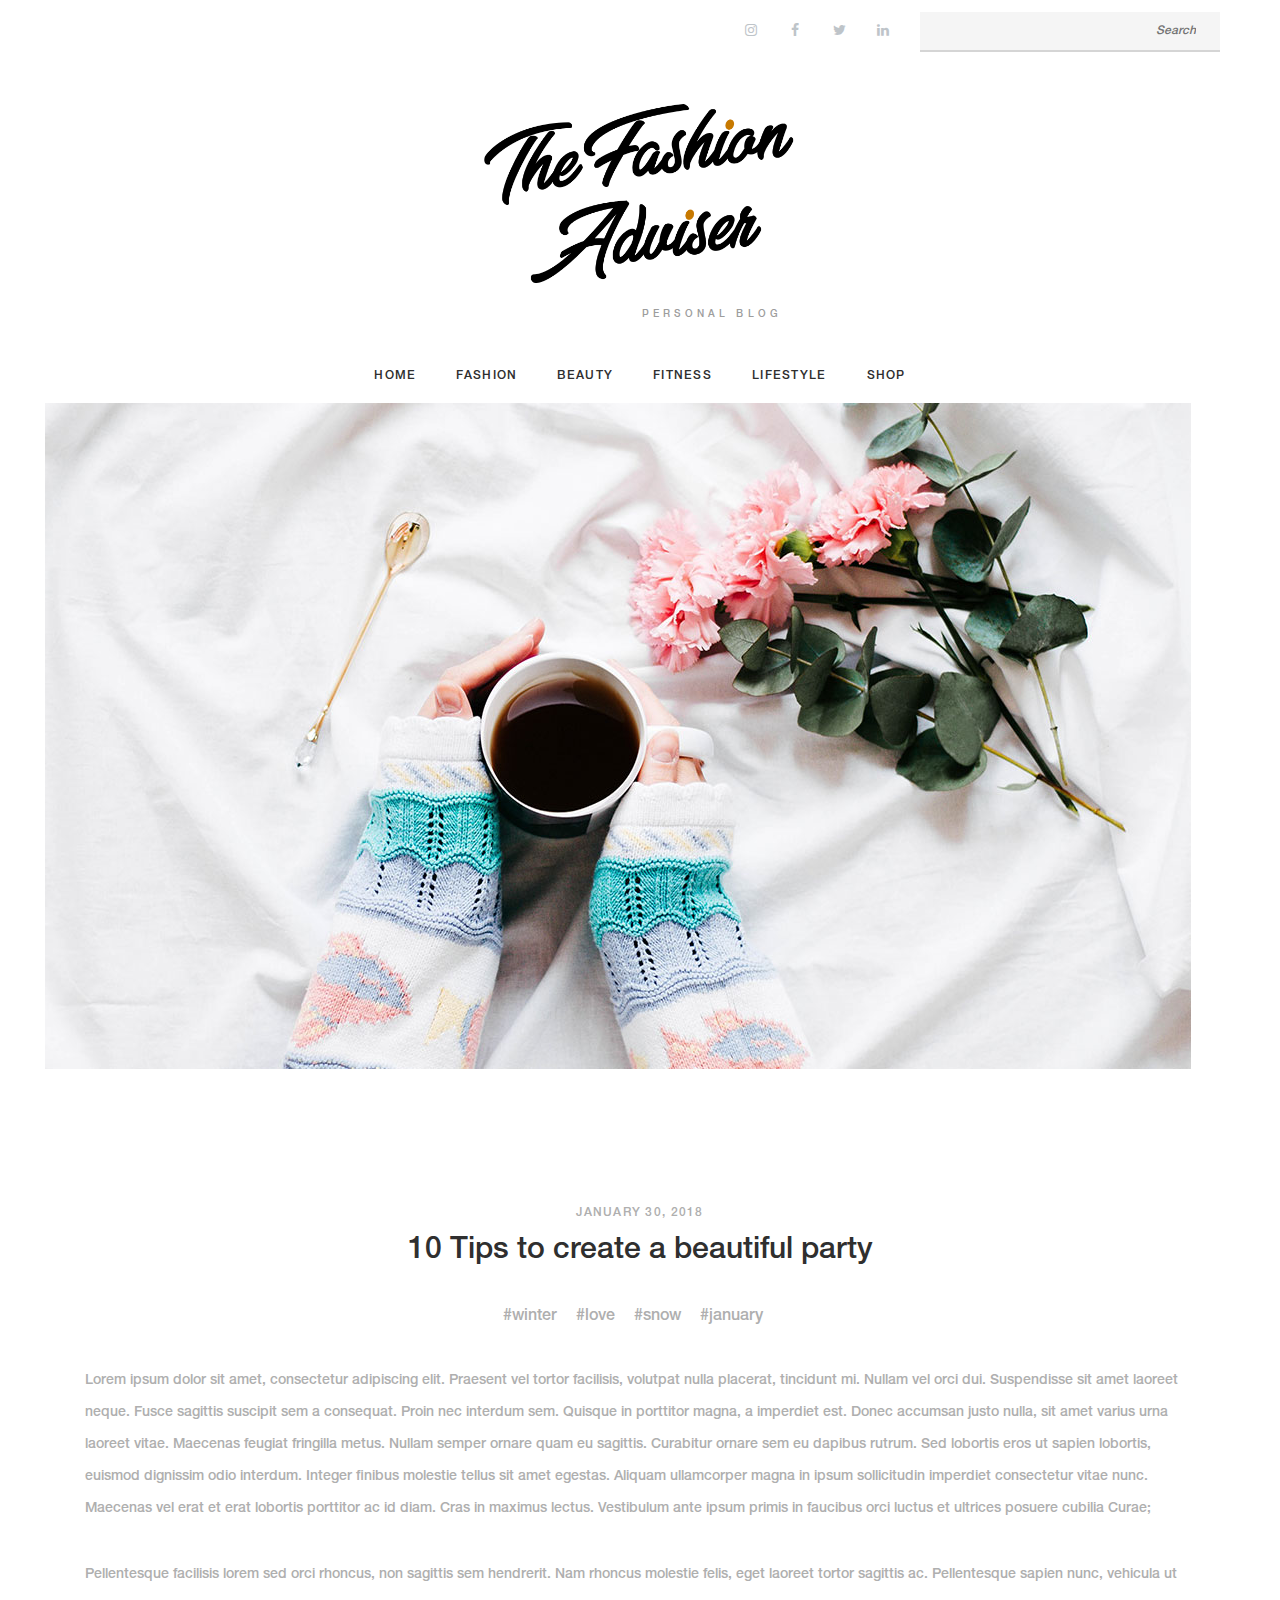
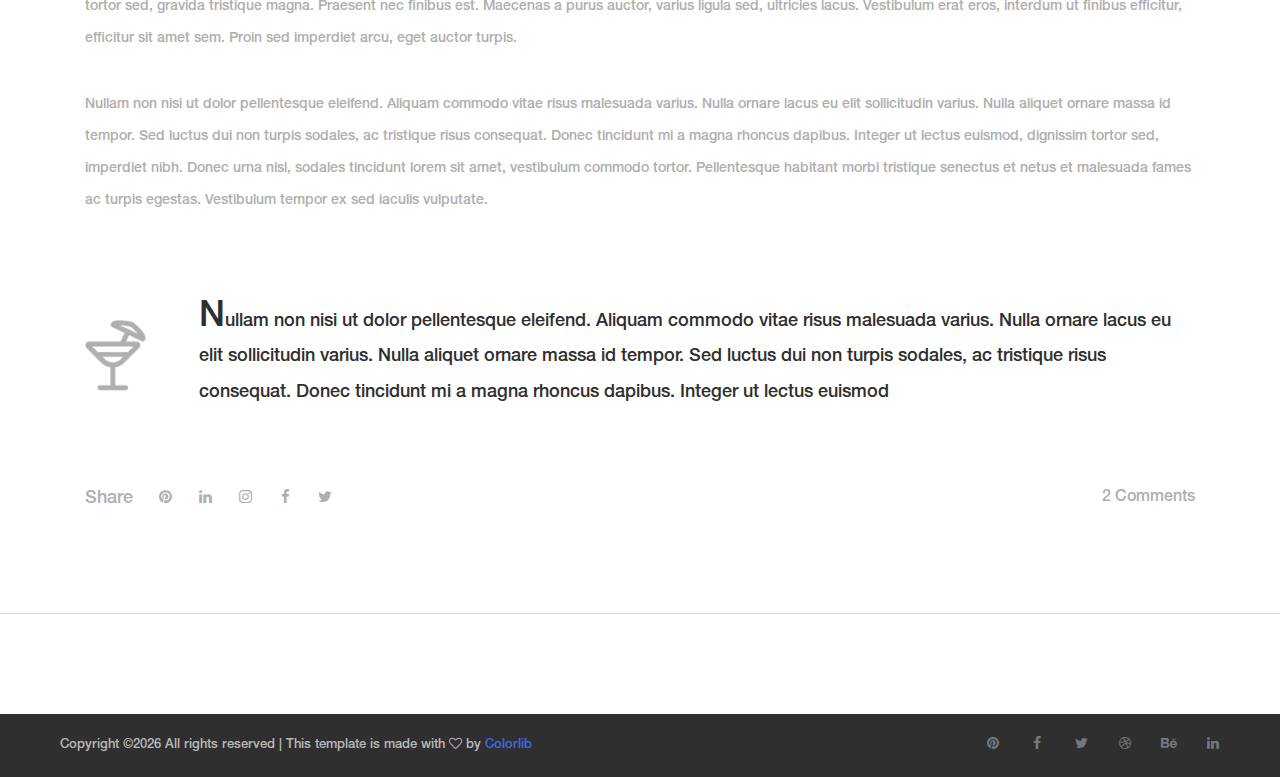
==== commit 8a34a915: "updated blog.hmtl" ====
--- a/blog.html
+++ b/blog.html
@@ -1,7 +1,7 @@
 <!DOCTYPE html>
 <html lang="en">
 <head>
-    <title>Hello World</title>
+    <title>The Fashion Adviser</title>
 
     <!-- Required meta tags -->
     <meta charset="utf-8">
@@ -27,22 +27,20 @@
                 <div class="row">
                     <div class="col-lg-6 flex align-items-center">
                         <div class="header-bar-text d-none d-lg-block">
-                            <p>Hello world, My name is Blanca</p>
+                            <p></p>
                         </div><!-- .header-bar-text -->
 
                         <div class="header-bar-email d-none d-lg-block">
-                            <a href="#">Contactme@email.com</a>
+                            <a href="#"></a>
                         </div><!-- .header-bar-email -->
                     </div><!-- .col -->
 
                     <div class="col-12 col-lg-6 flex justify-content-between justify-content-lg-end align-items-center">
                         <div class="header-bar-social d-none d-md-block">
                             <ul class="flex align-items-center">
-                                <li><a href="#"><i class="fa fa-pinterest"></i></a></li>
+                                <li><a href="#"><i class="fa fa-instagram"></i></a></li>
                                 <li><a href="#"><i class="fa fa-facebook"></i></a></li>
                                 <li><a href="#"><i class="fa fa-twitter"></i></a></li>
-                                <li><a href="#"><i class="fa fa-dribbble"></i></a></li>
-                                <li><a href="#"><i class="fa fa-behance"></i></a></li>
                                 <li><a href="#"><i class="fa fa-linkedin"></i></a></li>
                             </ul>
                         </div><!-- .header-bar-social -->
@@ -61,7 +59,9 @@
             <div class="row">
                 <div class="col-12">
                     <div class="site-branding flex flex-column align-items-center">
-                        <h1 class="site-title"><a href="index.html" rel="home">Blanca</a></h1>
+                        <figure class="branding-image">
+                            <img src="images/logo.png" alt=""><a href="index.html" rel="home"></a></img>
+                        </figure><!-- .featured-image -->
                         <p class="site-description">Personal Blog</p>
                     </div><!-- .site-branding -->
 
@@ -75,11 +75,11 @@
 
                         <ul class="flex-lg flex-lg-row justify-content-lg-center align-content-lg-center">
                             <li class="current-menu-item"><a href="index.html">Home</a></li>
-                            <li><a href="#">features</a></li>
-                            <li><a href="#">Portfolio</a></li>
-                            <li><a href="#">blog</a></li>
-                            <li><a href="#">about me</a></li>
-                            <li><a href="#">Contact</a></li>
+                            <li><a href="blog.html">Fashion</a></li>
+                            <li><a href="#">Beauty</a></li>
+                            <li><a href="#">Fitness</a></li>
+                            <li><a href="#">Lifestyle</a></li>
+                            <li><a href="#">Shop</a></li>
                         </ul>
 
                         <div class="header-bar-social d-md-none">
@@ -104,29 +104,10 @@
         </div><!-- .container -->
     </header><!-- .site-header -->
 
-    <div class="container-fluid">
-        <div class="row">
-            <div class="col-12">
-                <div class="page-header flex justify-content-center align-items-center" style="background-image: url('images/blog-bg.jpg')">
-                    <h1>The Story</h1>
-                </div><!-- .page-header -->
-            </div><!-- .col -->
-        </div><!-- .row -->
-
-        <div class="container">
-            <div class="row">
-                <div class="offset-lg-9 col-lg-3">
-                    <a href="#">
-                        <div class="yt-subscribe">
-                            <img src="images/yt-subscribe.png" alt="Youtube Subscribe">
-                            <h3>Subscribe</h3>
-                            <p>To my Youtube Channel</p>
-                        </div><!-- .yt-subscribe -->
-                    </a>
-                </div><!-- .col -->
-            </div><!-- .row -->
-        </div><!-- .container -->
-    </div><!-- .hero-section -->
+    <figure class="featured-image">
+        <img src="images/blog-image.jpg" alt="">
+    </figure><!-- .featured-image -->
+
 
     <div class="container single-page blog-page">
         <div class="row">
@@ -147,10 +128,6 @@
                         </div><!-- .tags-links -->
                     </header><!-- .entry-header -->
 
-                    <figure class="featured-image">
-                        <img src="images/blog-image.jpg" alt="">
-                    </figure><!-- .featured-image -->
-
                     <div class="entry-content">
                         <p>Lorem ipsum dolor sit amet, consectetur adipiscing elit. Praesent vel tortor facilisis, volutpat nulla placerat, tincidunt mi. Nullam vel orci dui. Suspendisse sit amet laoreet neque. Fusce sagittis suscipit sem a consequat. Proin nec interdum sem. Quisque in porttitor magna, a imperdiet est. Donec accumsan justo nulla, sit amet varius urna laoreet vitae. Maecenas feugiat fringilla metus. Nullam semper ornare quam eu sagittis. Curabitur ornare sem eu dapibus rutrum. Sed lobortis eros ut sapien lobortis, euismod dignissim odio interdum. Integer finibus molestie tellus sit amet egestas. Aliquam ullamcorper magna in ipsum sollicitudin imperdiet consectetur vitae nunc. Maecenas vel erat et erat lobortis porttitor ac id diam. Cras in maximus lectus. Vestibulum ante ipsum primis in faucibus orci luctus et ultrices posuere cubilia Curae;</p>
 
@@ -163,19 +140,7 @@
                         <p>Nullam non nisi ut dolor pellentesque eleifend. Aliquam commodo vitae risus malesuada varius. Nulla ornare lacus eu elit sollicitudin varius. Nulla aliquet ornare massa id tempor. Sed luctus dui non turpis sodales, ac tristique risus consequat. Donec tincidunt mi a magna rhoncus dapibus. Integer ut lectus euismod</p>
                     </blockquote><!-- .blockquote-text -->
 
-                    <div class="row">
-                        <div class="col-12 col-md-6">
-                            <figure class="blog-page-half-img">
-                                <img src="images/blog-img-1.png" alt="">
-                            </figure><!-- .blog-page-half-img -->
-                        </div><!-- .col -->
-
-                        <div class="col-12 col-md-6">
-                            <figure class="blog-page-half-img">
-                                <img src="images/blog-img-2.png" alt="">
-                            </figure><!-- .blog-page-half-img -->
-                        </div><!-- .col -->
-                    </div><!-- .row -->
+
 
                     <footer class="entry-footer flex flex-column flex-lg-row justify-content-between align-content-start align-lg-items-center">
                         <ul class="post-share flex align-items-center order-3 order-lg-1">
@@ -192,243 +157,12 @@
                         </div><!-- .comments-count -->
                     </footer><!-- .entry-footer -->
                 </div><!-- .content-wrap -->
-
-                <div class="content-area">
-                    <div class="post-comments">
-                        <h3 class="comments-title">Comments</h3>
-
-                        <ol class="comment-list">
-                            <li class="comment">
-                                <div class="comment-body flex justify-content-between">
-                                    <figure class="comment-author-avatar">
-                                        <img src="images/user-1.jpg" alt="user">
-                                    </figure><!-- .comment-author-avatar -->
-
-                                    <div class="comment-wrap">
-                                        <div class="comment-author flex flex-wrap align-items-center">
-                                            <span class="fn">
-                                                <a href="#">Maria Williams</a>
-                                            </span><!-- .fn -->
-
-                                            <span class="comment-meta">
-                                                <a href="#">Jan 29, 2018</a>
-                                            </span><!-- .comment-meta -->
-
-                                            <div class="reply">
-                                                <a href="#">Reply</a>
-                                            </div><!-- .reply -->
-                                        </div><!-- .comment-author -->
-
-                                        <p>Consectetur adipiscing elit. Praesent vel tortor facilisis, volutpat nulla placerat, tincidunt mi. Nullam vel orci dui. Su spendisse sit amet laoreet neque. Fusce sagittis suscipit sem a consequat. Proin nec interdum sem. Quisque in porttitor magna, a imperdiet est. Donec accumsan justo nulla, sit amet varius urna laoreet vitae. Maecenas feugiat fringilla metus. </p>
-
-                                    </div><!-- .comment-wrap -->
-                                </div><!-- .comment-body -->
-                            </li><!-- .comment -->
-
-                            <li class="comment">
-                                <div class="comment-body flex justify-content-between">
-                                    <figure class="comment-author-avatar">
-                                        <img src="images/user-2.jpg" alt="user">
-                                    </figure><!-- .comment-author-avatar -->
-
-                                    <div class="comment-wrap">
-                                        <div class="comment-author flex flex-wrap align-items-center">
-                                            <span class="fn">
-                                                <a href="#">Lisa Moore</a>
-                                            </span><!-- .fn -->
-
-                                            <span class="comment-meta">
-                                                <a href="#">Jan 29, 2018</a>
-                                            </span><!-- .comment-meta -->
-
-                                            <div class="reply">
-                                                <a href="#">Reply</a>
-                                            </div><!-- .reply -->
-                                        </div><!-- .comment-author -->
-
-                                        <p>Consectetur adipiscing elit. Praesent vel tortor facilisis, volutpat nulla placerat, tincidunt mi. Nullam vel orci dui. Su spendisse sit amet laoreet neque. Fusce sagittis suscipit sem a consequat. Proin nec interdum sem. Quisque in porttitor magna, a imperdiet est. Donec accumsan justo nulla, sit amet varius urna laoreet vitae. Maecenas feugiat fringilla metus. </p>
-
-                                    </div><!-- .comment-wrap -->
-                                </div><!-- .comment-body -->
-                            </li><!-- .comment -->
-                        </ol><!-- .comment-list -->
-                    </div><!-- .post-comments -->
-
-                    <div class="comments-form">
-                        <div class="comment-respond">
-                            <h3 class="comment-reply-title">Leave a reply</h3>
-
-                            <form class="comment-form">
-                                <input type="text" placeholder="Name">
-                                <input type="email" placeholder="Email">
-                                <textarea rows="18" cols="6" placeholder="Messages"></textarea>
-                                <input type="submit" value="Read More">
-                            </form><!-- .comment-form -->
-                        </div><!-- .comment-respond -->
-                    </div><!-- .comments-form -->
-                </div><!-- .content-area -->
             </div><!-- .col -->
         </div><!-- .row -->
     </div><!-- .container -->
 </div><!-- .outer-container -->
 
 <footer class="sit-footer">
-    <div class="outer-container">
-        <div class="container-fluid">
-            <div class="row footer-recent-posts">
-                <div class="col-12 col-md-6 col-xl-3">
-                    <div class="footer-post-wrap flex justify-content-between">
-                        <figure>
-                            <a href="#"><img src="images/foot-1.jpg" alt=""></a>
-                        </figure>
-
-                        <div class="footer-post-cont flex flex-column justify-content-between">
-                            <header class="entry-header">
-                                <div class="posted-date">
-                                    January 30, 2018
-                                </div><!-- .entry-header -->
-
-                                <h3><a href="#">My fall in love story</a></h3>
-
-                                <div class="tags-links">
-                                    <a href="#">#winter</a>
-                                    <a href="#">#love</a>
-                                    <a href="#">#snow</a>
-                                    <a href="#">#january</a>
-                                </div><!-- .tags-links -->
-                            </header><!-- .entry-header -->
-
-                            <footer class="entry-footer">
-                                <a class="read-more" href="#">read more</a>
-                            </footer><!-- .entry-footer -->
-                        </div><!-- .footer-post-cont -->
-                    </div><!-- .footer-post-wrap -->
-                </div><!-- .col -->
-
-                <div class="col-12 col-md-6 col-xl-3">
-                    <div class="footer-post-wrap flex justify-content-between">
-                        <figure>
-                            <a href="#"><img src="images/foot-2.jpg" alt=""></a>
-                        </figure>
-
-                        <div class="footer-post-cont flex flex-column justify-content-between">
-                            <header class="entry-header">
-                                <div class="posted-date">
-                                    January 30, 2018
-                                </div><!-- .entry-header -->
-
-                                <h3><a href="#">Man’s best friend</a></h3>
-
-                                <div class="tags-links">
-                                    <a href="#">#winter</a>
-                                    <a href="#">#love</a>
-                                    <a href="#">#snow</a>
-                                    <a href="#">#january</a>
-                                </div><!-- .tags-links -->
-                            </header><!-- .entry-header -->
-
-                            <footer class="entry-footer">
-                                <a class="read-more" href="#">read more</a>
-                            </footer><!-- .entry-footer -->
-                        </div><!-- .footer-post-cont -->
-                    </div><!-- .footer-post-wrap -->
-                </div><!-- .col -->
-
-                <div class="col-12 col-md-6 col-xl-3">
-                    <div class="footer-post-wrap flex justify-content-between">
-                        <figure>
-                            <a href="#"><img src="images/foot-3.jpg" alt=""></a>
-                        </figure>
-
-                        <div class="footer-post-cont flex flex-column justify-content-between">
-                            <header class="entry-header">
-                                <div class="posted-date">
-                                    January 30, 2018
-                                </div><!-- .entry-header -->
-
-                                <h3><a href="#">Writing on a budget</a></h3>
-
-                                <div class="tags-links">
-                                    <a href="#">#winter</a>
-                                    <a href="#">#love</a>
-                                    <a href="#">#snow</a>
-                                    <a href="#">#january</a>
-                                </div><!-- .tags-links -->
-                            </header><!-- .entry-header -->
-
-                            <footer class="entry-footer">
-                                <a class="read-more" href="#">read more</a>
-                            </footer><!-- .entry-footer -->
-                        </div><!-- .footer-post-cont -->
-                    </div><!-- .footer-post-wrap -->
-                </div><!-- .col -->
-
-                <div class="col-12 col-md-6 col-xl-3">
-                    <div class="footer-post-wrap flex justify-content-between">
-                        <figure>
-                            <a href="#"><img src="images/foot-4.jpg" alt=""></a>
-                        </figure>
-
-                        <div class="footer-post-cont flex flex-column justify-content-between">
-                            <header class="entry-header">
-                                <div class="posted-date">
-                                    January 30, 2018
-                                </div><!-- .entry-header -->
-
-                                <h3><a href="#">My fall in love story</a></h3>
-
-                                <div class="tags-links">
-                                    <a href="#">#winter</a>
-                                    <a href="#">#love</a>
-                                    <a href="#">#snow</a>
-                                    <a href="#">#january</a>
-                                </div><!-- .tags-links -->
-                            </header><!-- .entry-header -->
-
-                            <footer class="entry-footer">
-                                <a class="read-more" href="#">read more</a>
-                            </footer><!-- .entry-footer -->
-                        </div><!-- .footer-post-cont -->
-                    </div><!-- .footer-post-wrap -->
-                </div><!-- .col -->
-            </div><!-- .row -->
-        </div><!-- .container-fluid -->
-    </div><!-- .outer-container -->
-
-    <div class="container-fluid">
-        <div class="row">
-            <div class="footer-instagram flex flex-wrap flex-lg-nowrap">
-                <figure>
-                    <a href="#"><img src="images/a.jpg" alt=""></a>
-                </figure>
-
-                <figure>
-                    <a href="#"><img src="images/b.jpg" alt=""></a>
-                </figure>
-
-                <figure>
-                    <a href="#"><img src="images/c.jpg" alt=""></a>
-                </figure>
-
-                <figure>
-                    <a href="#"><img src="images/d.jpg" alt=""></a>
-                </figure>
-
-                <figure>
-                    <a href="#"><img src="images/e.jpg" alt=""></a>
-                </figure>
-
-                <figure>
-                    <a href="#"><img src="images/f.jpg" alt=""></a>
-                </figure>
-
-                <figure>
-                    <a href="#"><img src="images/g.jpg" alt=""></a>
-                </figure>
-            </div>
-        </div><!-- .row -->
-    </div><!-- .container -->
-
     <div class="footer-bar">
         <div class="outer-container">
             <div class="container-fluid">
@@ -464,4 +198,4 @@
 <script type='text/javascript' src='js/custom.js'></script>
 
 </body>
-</html>+</html>
--- a/style.css
+++ b/style.css
@@ -466,7 +466,7 @@
 # Homepage
 --------------------------------------------------------------*/
 .single-page {
-    padding-top: 165px;
+    padding-top: 110px;
     padding-bottom: 100px;
 }
 
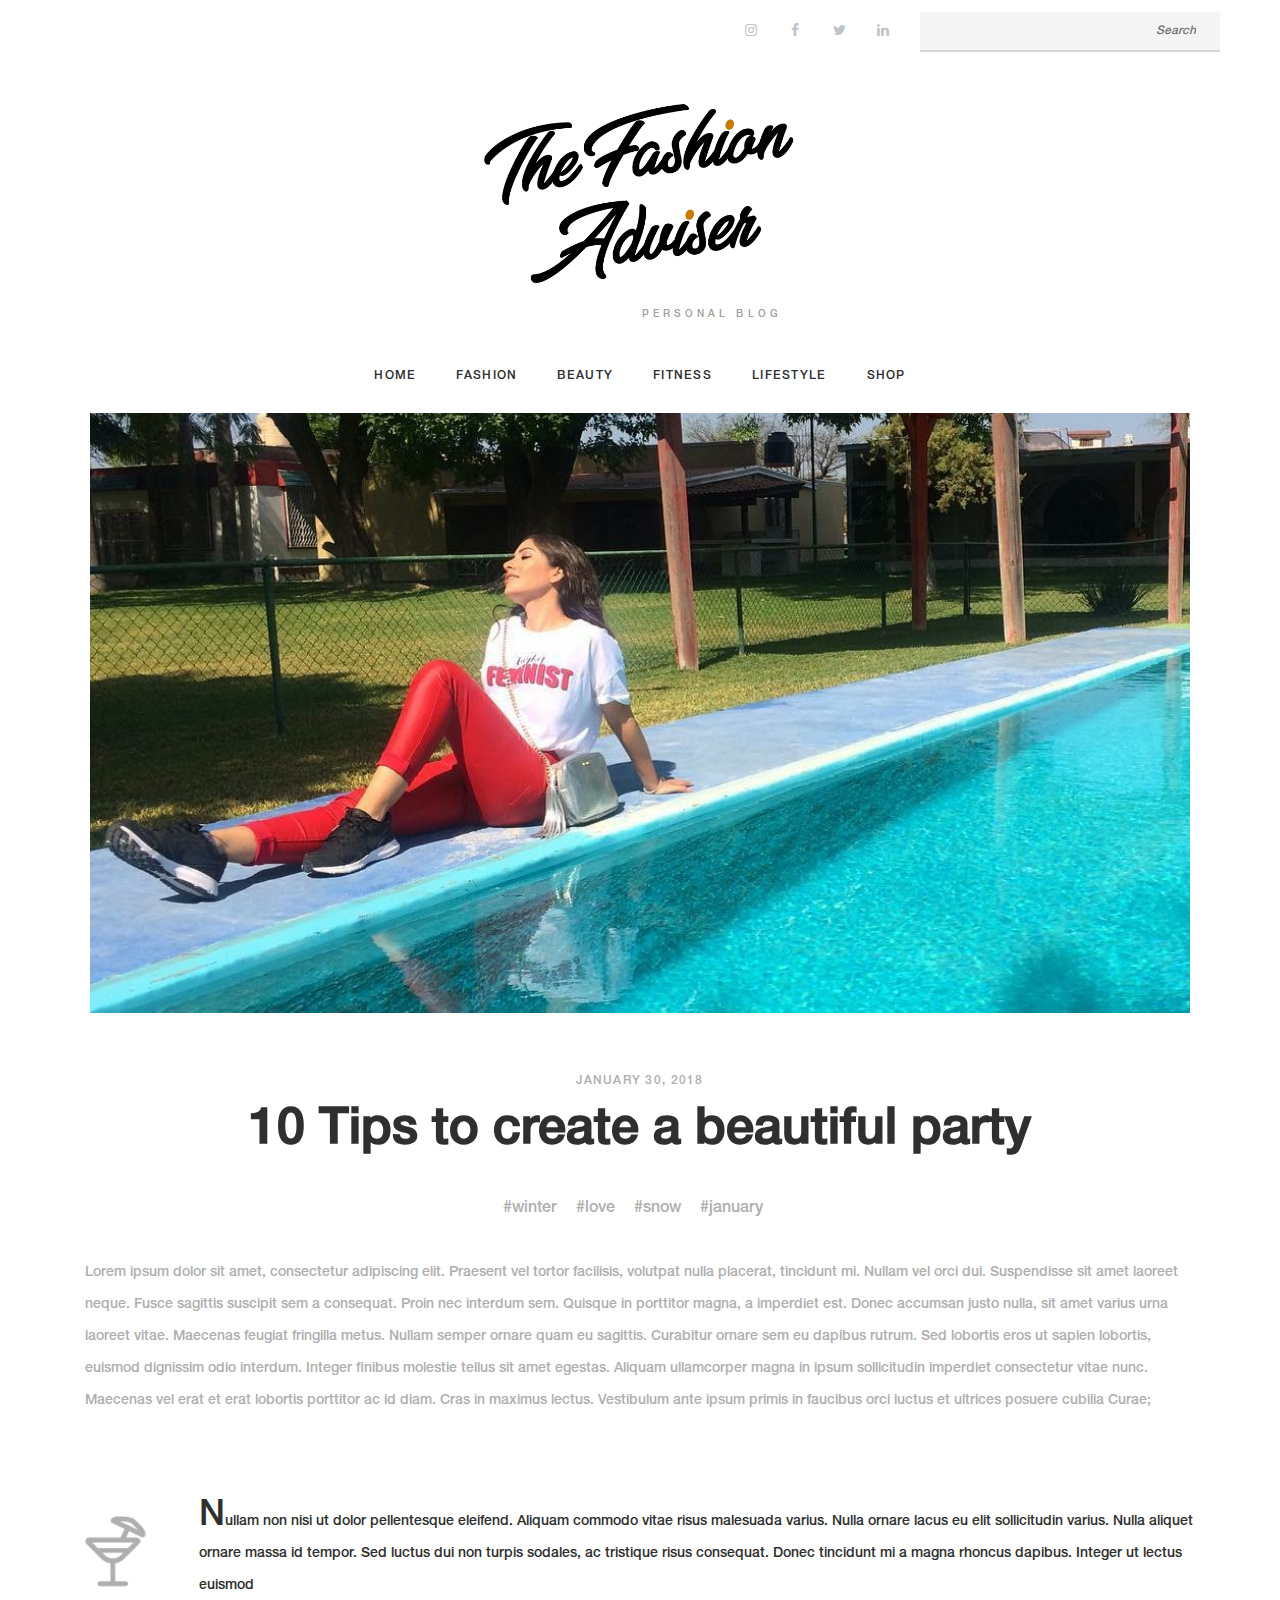
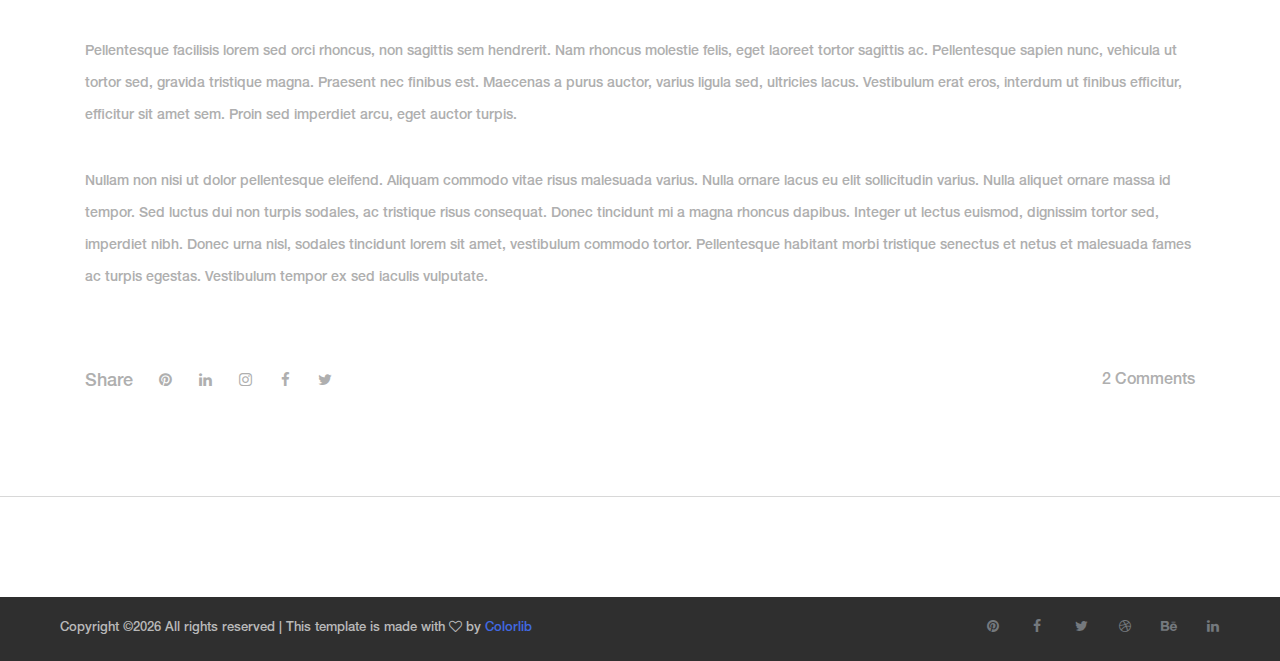
==== commit 9e648448: "blog fixed" ====
--- a/blog.html
+++ b/blog.html
@@ -104,15 +104,13 @@
         </div><!-- .container -->
     </header><!-- .site-header -->
 
-    <figure class="featured-image">
-        <img src="images/blog-image.jpg" alt="">
-    </figure><!-- .featured-image -->
-
-
     <div class="container single-page blog-page">
         <div class="row">
             <div class="col-12">
                 <div class="content-wrap">
+                  <figure class="featured-image-post">
+                      <img src="images/fotos/2.JPG" alt="">
+                  </figure><!-- .featured-image -->
                     <header class="entry-header">
                         <div class="posted-date">
                             January 30, 2018
@@ -131,14 +129,17 @@
                     <div class="entry-content">
                         <p>Lorem ipsum dolor sit amet, consectetur adipiscing elit. Praesent vel tortor facilisis, volutpat nulla placerat, tincidunt mi. Nullam vel orci dui. Suspendisse sit amet laoreet neque. Fusce sagittis suscipit sem a consequat. Proin nec interdum sem. Quisque in porttitor magna, a imperdiet est. Donec accumsan justo nulla, sit amet varius urna laoreet vitae. Maecenas feugiat fringilla metus. Nullam semper ornare quam eu sagittis. Curabitur ornare sem eu dapibus rutrum. Sed lobortis eros ut sapien lobortis, euismod dignissim odio interdum. Integer finibus molestie tellus sit amet egestas. Aliquam ullamcorper magna in ipsum sollicitudin imperdiet consectetur vitae nunc. Maecenas vel erat et erat lobortis porttitor ac id diam. Cras in maximus lectus. Vestibulum ante ipsum primis in faucibus orci luctus et ultrices posuere cubilia Curae;</p>
 
+
+                        <blockquote class="blockquote-text">
+                            <p>Nullam non nisi ut dolor pellentesque eleifend. Aliquam commodo vitae risus malesuada varius. Nulla ornare lacus eu elit sollicitudin varius. Nulla aliquet ornare massa id tempor. Sed luctus dui non turpis sodales, ac tristique risus consequat. Donec tincidunt mi a magna rhoncus dapibus. Integer ut lectus euismod</p>
+                        </blockquote><!-- .blockquote-text -->
+                        
                         <p>Pellentesque facilisis lorem sed orci rhoncus, non sagittis sem hendrerit. Nam rhoncus molestie felis, eget laoreet tortor sagittis ac. Pellentesque sapien nunc, vehicula ut tortor sed, gravida tristique magna. Praesent nec finibus est. Maecenas a purus auctor, varius ligula sed, ultricies lacus. Vestibulum erat eros, interdum ut finibus efficitur, efficitur sit amet sem. Proin sed imperdiet arcu, eget auctor turpis.</p>
 
                         <p>Nullam non nisi ut dolor pellentesque eleifend. Aliquam commodo vitae risus malesuada varius. Nulla ornare lacus eu elit sollicitudin varius. Nulla aliquet ornare massa id tempor. Sed luctus dui non turpis sodales, ac tristique risus consequat. Donec tincidunt mi a magna rhoncus dapibus. Integer ut lectus euismod, dignissim tortor sed, imperdiet nibh. Donec urna nisl, sodales tincidunt lorem sit amet, vestibulum commodo tortor. Pellentesque habitant morbi tristique senectus et netus et malesuada fames ac turpis egestas. Vestibulum tempor ex sed iaculis vulputate. </p>
                     </div><!-- .entry-content -->
 
-                    <blockquote class="blockquote-text">
-                        <p>Nullam non nisi ut dolor pellentesque eleifend. Aliquam commodo vitae risus malesuada varius. Nulla ornare lacus eu elit sollicitudin varius. Nulla aliquet ornare massa id tempor. Sed luctus dui non turpis sodales, ac tristique risus consequat. Donec tincidunt mi a magna rhoncus dapibus. Integer ut lectus euismod</p>
-                    </blockquote><!-- .blockquote-text -->
+
 
 
 
--- a/style.css
+++ b/style.css
@@ -471,21 +471,23 @@
 }
 
 .single-page .content-wrap {
-    margin-top: 110px;
+    margin-top: 10px;
     text-align: center;
     color: #afafaf;
 }
 
 .single-page .content-wrap .posted-date {
     font-size: 12px;
+    margin-top: 50px;
     letter-spacing: 0.08rem;
     text-transform: uppercase;
 }
 
 .single-page .content-wrap .entry-title {
     margin-top: 12px;
-    font-size: 30px;
-    color: #2f2f2f;
+    font-size: 50px;
+    color: #2f2f2f;
+    font-weight: bold;
 }
 
 .single-page .content-wrap .tags-links {
@@ -499,11 +501,22 @@
 }
 
 .single-page .content-wrap .featured-image {
-    margin-top: 42px;
+    margin-top: 0px;
 }
 
 .single-page .content-wrap .featured-image img {
     max-width: 100%;
+    margin-top: 0px;
+}
+
+.single-page .content-wrap .featured-image-post img {
+    width: 100%;
+    height: 100%;
+    max-width: 1100px;
+    max-height: 600px;
+    object-fit: cover;
+    overflow: hidden;
+
 }
 
 .single-page .content-wrap .entry-content {
